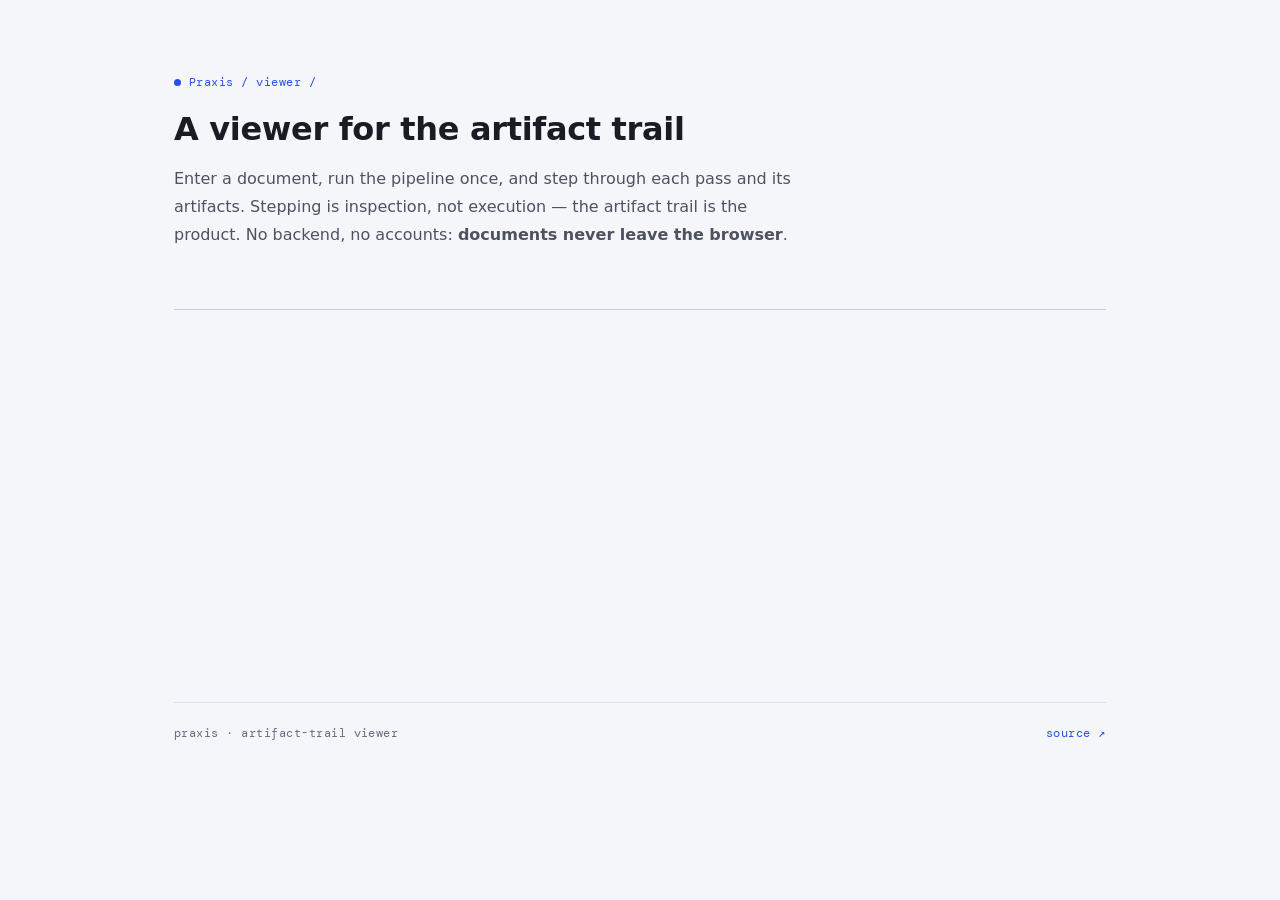
==== web/index.html @ 365f4541 "Add selectable packs, Claude Skill Authoring pack, examples, and Compare view - Pack registry (praxi" ====
<!doctype html>
<html lang="en">
<head>
<meta charset="utf-8">
<meta name="viewport" content="width=device-width, initial-scale=1">
<title>Praxis — artifact-trail viewer</title>
<meta name="description" content="Run the Praxis pipeline in your browser and step through the six-pass artifact trail. Documents never leave the browser.">
<link rel="icon" href="data:image/svg+xml,%3Csvg xmlns='http://www.w3.org/2000/svg' viewBox='0 0 16 16'%3E%3Ccircle cx='8' cy='8' r='5' fill='%232b50e8'/%3E%3C/svg%3E">
<link rel="preconnect" href="https://fonts.googleapis.com">
<link rel="preconnect" href="https://fonts.gstatic.com" crossorigin>
<link rel="stylesheet" href="https://fonts.googleapis.com/css2?family=DM+Mono:wght@400,500&display=swap">
<link rel="stylesheet" href="./styles.css">
</head>
<body>
<div class="container">
  <header class="hero">
    <div class="crumb mono">Praxis / viewer /</div>
    <h1>A viewer for the artifact trail</h1>
    <p class="lede">Enter a document, run the pipeline once, and step through each pass and
    its artifacts. Stepping is inspection, not execution — the artifact trail is the
    product. No backend, no accounts: <strong>documents never leave the browser</strong>.</p>
  </header>

  <nav id="stepper" class="stepper" aria-label="Pipeline passes"></nav>

  <main id="panel" class="panel" aria-live="polite"></main>

  <footer class="footer mono">
    <span>praxis · artifact-trail viewer</span>
    <a href="https://github.com/dhk/Praxis" rel="noopener">source ↗</a>
  </footer>
</div>
<script type="module" src="./src/main.js"></script>
</body>
</html>
---- web/styles.css ----
/* DHK Electric Cobalt — light theme only.
   Depth is the grey ladder + hairlines; no shadows. Radius 4px everywhere.
   DM Mono is UI chrome only (tags, labels, step numbers, code) — never body prose. */

:root {
  --bg: #f5f6fa;
  --bg2: #eceef5;
  --bg3: #e2e6f2;
  --surface: #ffffff;
  --text: #1a1c24;
  --text-muted: #4d5261;
  --text-dim: #676d80;
  --border: #c8cde0;
  --border-light: #dbdfee;
  --accent: #2b50e8;
  --accent-hover: #1a3bd4;
  --accent-teal: #0e7a6d;    /* SAFE */
  --accent-orange: #b45309;  /* LOW RISK */
  --accent-purple: #8b2adc;  /* REVIEW */
  --tint-teal: rgba(14, 122, 109, 0.10);
  --tint-orange: rgba(180, 83, 9, 0.10);
  --tint-purple: rgba(139, 42, 220, 0.08);
  --tint-accent: rgba(43, 80, 232, 0.08);
  --danger: #b3261e;
  --tint-danger: rgba(179, 38, 30, 0.08);
  --font-sans: system-ui, -apple-system, "Segoe UI", sans-serif;
  --font-mono: "DM Mono", ui-monospace, "SF Mono", Menlo, Consolas, monospace;
}

* { box-sizing: border-box; margin: 0; padding: 0; }

html { background: var(--bg); }

body {
  font-family: var(--font-sans);
  font-weight: 400;
  color: var(--text);
  line-height: 1.75;
  font-size: 16px;
}

button { font: inherit; color: inherit; background: none; border: none; cursor: pointer; }
a { color: var(--accent); text-decoration: none; transition: color 0.15s; }
a:hover { color: var(--accent-hover); }
:focus-visible { outline: 2px solid var(--accent); outline-offset: 2px; }

.container {
  max-width: 980px;
  margin: 0 auto;
  padding: 72px 24px 120px;
  display: flex;
  flex-direction: column;
  gap: 36px;
}

.mono {
  font-family: var(--font-mono);
  font-size: 12px;
  letter-spacing: 0.04em;
}

/* ── Hero ─────────────────────────────────────────── */

.hero { display: flex; flex-direction: column; gap: 16px; }
.crumb { color: var(--accent); }
.crumb::before {
  content: "";
  display: inline-block;
  width: 7px; height: 7px;
  border-radius: 50%;
  background: var(--accent);
  margin-right: 8px;
}
.hero h1 { font-size: 32px; font-weight: 600; line-height: 1.25; letter-spacing: -0.01em; }
.lede { color: var(--text-muted); max-width: 62ch; }

/* ── Zone A — pass stepper ────────────────────────── */

.stepper {
  position: sticky;
  top: 0;
  z-index: 10;
  display: grid;
  grid-template-columns: repeat(6, 1fr);
  gap: 6px;
  padding: 12px 0;
  background: var(--bg);
  border-bottom: 1px solid var(--border);
}

.step {
  display: flex;
  flex-direction: column;
  align-items: flex-start;
  gap: 2px;
  padding: 8px 10px;
  border: 1px solid var(--border-light);
  border-radius: 4px;
  background: var(--bg2);
  text-align: left;
  transition: background 0.15s, border-color 0.15s, color 0.15s;
}
.step:hover:not(:disabled) { background: var(--bg3); border-color: var(--border); }
.step:disabled { opacity: 0.45; cursor: not-allowed; }
.step .step-name {
  font-family: var(--font-mono);
  font-size: 12px;
  letter-spacing: 0.04em;
  color: var(--text-muted);
  white-space: nowrap;
}
.step .step-num { color: var(--text-dim); margin-right: 2px; }
.step .step-badge {
  font-family: var(--font-mono);
  font-size: 11px;
  letter-spacing: 0.02em;
  color: var(--text-dim);
  min-height: 1.4em;
  white-space: nowrap;
}
.step[aria-current="step"] {
  background: var(--accent);
  border-color: var(--accent);
}
.step[aria-current="step"] .step-name,
.step[aria-current="step"] .step-num,
.step[aria-current="step"] .step-badge { color: #fff; }

/* ── Zone B — pass panel ──────────────────────────── */

.panel { display: flex; flex-direction: column; gap: 24px; min-height: 320px; }

.pass-head { display: flex; align-items: baseline; gap: 14px; }
.pass-head .pass-num {
  font-family: var(--font-mono);
  font-size: 22px;
  color: var(--accent);
}
.pass-head h2 { font-size: 24px; font-weight: 600; }
.pass-desc { color: var(--text-muted); max-width: 68ch; }

.card {
  background: var(--surface);
  border: 1px solid var(--border);
  border-radius: 4px;
  padding: 20px;
  display: flex;
  flex-direction: column;
  gap: 16px;
}

.label {
  font-family: var(--font-mono);
  font-size: 11px;
  letter-spacing: 0.08em;
  text-transform: uppercase;
  color: var(--text-dim);
}

.empty-note {
  color: var(--text-dim);
  border: 1px dashed var(--border);
  border-radius: 4px;
  padding: 16px 20px;
}

/* ── Safety tags ──────────────────────────────────── */

.tag {
  font-family: var(--font-mono);
  font-size: 11px;
  letter-spacing: 0.08em;
  text-transform: uppercase;
  border-radius: 4px;
  padding: 1px 7px;
  white-space: nowrap;
}
.tag.safe     { color: var(--accent-teal);   background: var(--tint-teal); }
.tag.low_risk { color: var(--accent-orange); background: var(--tint-orange); }
.tag.review   { color: var(--accent-purple); background: var(--tint-purple); }
.tag.neutral  { color: var(--text-dim);      background: var(--bg2); }
.tag.danger   { color: var(--danger);        background: var(--tint-danger); }

/* ── 1 · Input ────────────────────────────────────── */

.input-actions { display: flex; gap: 8px; align-items: center; flex-wrap: wrap; }

.btn {
  font-family: var(--font-mono);
  font-size: 12px;
  letter-spacing: 0.04em;
  padding: 7px 14px;
  border: 1px solid var(--border);
  border-radius: 4px;
  background: var(--bg2);
  color: var(--text-muted);
  transition: background 0.15s, border-color 0.15s, color 0.15s;
}
.btn:hover:not(:disabled) { background: var(--bg3); color: var(--text); }
.btn:disabled { opacity: 0.5; cursor: not-allowed; }
.btn.primary {
  background: var(--accent);
  border-color: var(--accent);
  color: #fff;
  font-weight: 500;
}
.btn.primary:hover:not(:disabled) { background: var(--accent-hover); border-color: var(--accent-hover); color: #fff; }

.select-wrap { display: inline-flex; align-items: center; gap: 8px; }
.select {
  font-family: var(--font-mono);
  font-size: 12px;
  letter-spacing: 0.04em;
  padding: 6px 10px;
  border: 1px solid var(--border);
  border-radius: 4px;
  background: var(--bg2);
  color: var(--text-muted);
  cursor: pointer;
  transition: background 0.15s, border-color 0.15s, color 0.15s;
}
.select:hover:not(:disabled) { background: var(--bg3); color: var(--text); }
.select:disabled { opacity: 0.5; cursor: not-allowed; }
.pack-detail { color: var(--text-dim); }

.engine-chip { margin-left: auto; color: var(--text-dim); }
.engine-chip.ready { color: var(--accent-teal); }
.engine-chip.error { color: var(--danger); }

textarea.source-input {
  font-family: var(--font-mono);
  font-size: 13px;
  line-height: 1.7;
  width: 100%;
  min-height: 300px;
  resize: vertical;
  padding: 16px;
  border: 1px solid var(--border);
  border-radius: 4px;
  background: var(--surface);
  color: var(--text);
  transition: border-color 0.15s;
}
textarea.source-input:focus { outline: none; border-color: var(--accent); }
textarea.source-input.dragover { border-color: var(--accent); background: var(--tint-accent); }

.metrics-row { display: flex; gap: 8px; flex-wrap: wrap; }
.metric {
  font-family: var(--font-mono);
  font-size: 12px;
  letter-spacing: 0.02em;
  color: var(--text-muted);
  background: var(--bg2);
  border: 1px solid var(--border-light);
  border-radius: 4px;
  padding: 3px 10px;
}

.run-row {
  display: flex;
  align-items: center;
  gap: 16px;
  flex-wrap: wrap;
  border-top: 1px solid var(--border-light);
  padding-top: 16px;
}
.pack-line { color: var(--text-muted); }
.pack-line code {
  font-family: var(--font-mono);
  font-size: 12px;
  color: var(--text);
  background: var(--bg2);
  border-radius: 4px;
  padding: 1px 6px;
}
.run-row .btn.primary { margin-left: auto; }

.error-note {
  color: var(--danger);
  background: var(--tint-danger);
  border: 1px solid var(--danger);
  border-radius: 4px;
  padding: 10px 14px;
}

.stale-note {
  color: var(--accent-orange);
  background: var(--tint-orange);
  border: 1px solid var(--accent-orange);
  border-radius: 4px;
  padding: 10px 14px;
}

/* ── 2 · Observe ──────────────────────────────────── */

.observe-grid {
  display: grid;
  grid-template-columns: minmax(0, 1.6fr) minmax(0, 1fr);
  gap: 16px;
  align-items: start;
}

.source-view {
  font-family: var(--font-mono);
  font-size: 13px;
  line-height: 1.8;
  white-space: pre-wrap;
  overflow-wrap: break-word;
  background: var(--surface);
  border: 1px solid var(--border);
  border-radius: 4px;
  padding: 16px;
  max-height: 560px;
  overflow-y: auto;
}

.hl { border-radius: 2px; cursor: pointer; transition: background 0.15s; }
.hl.safe     { background: var(--tint-teal);   box-shadow: inset 0 -2px 0 var(--accent-teal); }
.hl.low_risk { background: var(--tint-orange); box-shadow: inset 0 -2px 0 var(--accent-orange); }
.hl.review   { background: var(--tint-purple); border-bottom: 2px dashed var(--accent-purple); }
.hl.selected { outline: 2px solid var(--accent); outline-offset: 1px; }

.obs-list {
  display: flex;
  flex-direction: column;
  gap: 10px;
  max-height: 560px;
  overflow-y: auto;
}
.obs-rule-head { margin-top: 6px; }
.obs-item {
  display: flex;
  flex-direction: column;
  align-items: flex-start;
  gap: 4px;
  text-align: left;
  width: 100%;
  background: var(--surface);
  border: 1px solid var(--border-light);
  border-radius: 4px;
  padding: 10px 12px;
  transition: border-color 0.15s, background 0.15s;
}
.obs-item:hover { border-color: var(--border); background: var(--bg2); }
.obs-item.selected { border-color: var(--accent); }
.obs-item .obs-meta { display: flex; gap: 8px; align-items: center; }
.obs-item .obs-id { font-family: var(--font-mono); font-size: 11px; color: var(--text-dim); }
.obs-item .obs-evidence {
  font-family: var(--font-mono);
  font-size: 12px;
  color: var(--text);
  overflow: hidden;
  display: -webkit-box;
  -webkit-line-clamp: 2;
  -webkit-box-orient: vertical;
}
.obs-item .obs-reason { font-size: 13px; line-height: 1.5; color: var(--text-muted); }

/* ── Tables (Recommend, Log, Report) ─────────────── */

.table-wrap { overflow-x: auto; }
table.data {
  width: 100%;
  border-collapse: collapse;
  font-size: 14px;
  line-height: 1.5;
}
table.data th {
  font-family: var(--font-mono);
  font-size: 11px;
  letter-spacing: 0.08em;
  text-transform: uppercase;
  font-weight: 400;
  color: var(--text-dim);
  text-align: left;
  padding: 8px 12px;
  border-bottom: 1px solid var(--border);
  white-space: nowrap;
}
table.data td {
  padding: 10px 12px;
  border-bottom: 1px solid var(--border-light);
  vertical-align: top;
}
table.data tr.review-row td { background: var(--tint-purple); }
table.data code, .before-after code {
  font-family: var(--font-mono);
  font-size: 12px;
  background: var(--bg2);
  border-radius: 4px;
  padding: 1px 6px;
  overflow-wrap: anywhere;
}
.obs-link {
  font-family: var(--font-mono);
  font-size: 12px;
  color: var(--accent);
  white-space: nowrap;
}
.obs-link:hover { color: var(--accent-hover); }
.action-name { font-family: var(--font-mono); font-size: 12px; color: var(--text-muted); }
.no-change { color: var(--text-dim); font-style: italic; }
.arrow { color: var(--text-dim); padding: 0 4px; }

/* ── 4 · Transform ────────────────────────────────── */

.tabs { display: flex; gap: 6px; border-bottom: 1px solid var(--border); }
.tab {
  font-family: var(--font-mono);
  font-size: 12px;
  letter-spacing: 0.04em;
  padding: 8px 16px;
  border: 1px solid transparent;
  border-bottom: none;
  border-radius: 4px 4px 0 0;
  color: var(--text-dim);
  transition: color 0.15s, background 0.15s;
}
.tab:hover { color: var(--text); }
.tab[aria-selected="true"] {
  color: var(--accent);
  background: var(--surface);
  border-color: var(--border);
  margin-bottom: -1px;
}

.diff-view {
  font-family: var(--font-mono);
  font-size: 13px;
  line-height: 1.9;
  white-space: pre-wrap;
  overflow-wrap: break-word;
  background: var(--surface);
  border: 1px solid var(--border);
  border-radius: 4px;
  padding: 16px;
  max-height: 560px;
  overflow-y: auto;
}
.diff-view del { text-decoration: line-through; text-decoration-thickness: 1.5px; color: var(--text-dim); border-radius: 2px; }
.diff-view ins { text-decoration: none; border-radius: 2px; }
.diff-view del.safe, .diff-view ins.safe { background: var(--tint-teal); }
.diff-view ins.safe { color: var(--accent-teal); }
.diff-view del.low_risk, .diff-view ins.low_risk { background: var(--tint-orange); }
.diff-view ins.low_risk { color: var(--accent-orange); }
.diff-view del.other, .diff-view ins.other { background: var(--tint-accent); }
.diff-view ins.other { color: var(--accent); }

.legend { display: flex; gap: 18px; flex-wrap: wrap; }
.legend .swatch { display: inline-flex; align-items: center; gap: 7px; font-family: var(--font-mono); font-size: 12px; color: var(--text-muted); }
.legend .sq { width: 10px; height: 10px; border-radius: 2px; display: inline-block; }
.legend .sq.safe { background: var(--accent-teal); }
.legend .sq.low_risk { background: var(--accent-orange); }
.legend .sq.review { background: var(--accent-purple); }

/* ── 5 · Validate ─────────────────────────────────── */

.validation-banner {
  display: flex;
  align-items: baseline;
  gap: 12px;
  border-radius: 4px;
  padding: 16px 20px;
  border: 1px solid;
}
.validation-banner .status-word {
  font-family: var(--font-mono);
  font-size: 15px;
  letter-spacing: 0.1em;
  text-transform: uppercase;
  font-weight: 500;
}
.validation-banner.pass { background: var(--tint-teal); border-color: var(--accent-teal); color: var(--accent-teal); }
.validation-banner.fail { background: var(--tint-danger); border-color: var(--danger); color: var(--danger); }
.validation-banner .status-detail { color: var(--text-muted); font-size: 14px; }

.token-list { display: flex; flex-wrap: wrap; gap: 6px; }
.token {
  font-family: var(--font-mono);
  font-size: 12px;
  background: var(--bg2);
  border: 1px solid var(--border-light);
  border-radius: 4px;
  padding: 2px 8px;
  overflow-wrap: anywhere;
}
.token.missing { color: var(--danger); background: var(--tint-danger); border-color: var(--danger); }

.caveat { color: var(--text-dim); font-size: 14px; border-left: 2px solid var(--border); padding-left: 14px; }

/* ── 6 · Report ───────────────────────────────────── */

.report-actions { display: flex; gap: 8px; flex-wrap: wrap; }

.report-body { font-size: 15px; display: flex; flex-direction: column; gap: 14px; }
.report-body h1 { font-size: 24px; font-weight: 600; line-height: 1.3; margin-top: 8px; }
.report-body h2 { font-size: 19px; font-weight: 600; line-height: 1.35; margin-top: 10px; }
.report-body h3 { font-size: 16px; font-weight: 600; }
.report-body p { color: var(--text-muted); }
.report-body pre {
  font-family: var(--font-mono);
  font-size: 12px;
  line-height: 1.7;
  background: var(--bg2);
  border: 1px solid var(--border-light);
  border-radius: 4px;
  padding: 12px 16px;
  overflow-x: auto;
}

/* ── 7 · Compare ──────────────────────────────────── */

.compare-grid {
  display: grid;
  grid-template-columns: minmax(0, 1fr) minmax(0, 1fr);
  gap: 16px;
  align-items: start;
}
.compare-col { display: flex; flex-direction: column; gap: 8px; }
.compare-pane { max-height: 620px; overflow-y: auto; }

/* ── Footer ───────────────────────────────────────── */

.footer {
  display: flex;
  justify-content: space-between;
  gap: 12px;
  color: var(--text-dim);
  border-top: 1px solid var(--border-light);
  padding-top: 20px;
}

/* ── Responsive ───────────────────────────────────── */

@media (max-width: 760px) {
  .container { padding: 40px 16px 80px; }
  .stepper { grid-template-columns: repeat(4, 1fr); }
  .observe-grid { grid-template-columns: 1fr; }
  .compare-grid { grid-template-columns: 1fr; }
  .run-row .btn.primary { margin-left: 0; }
}

@media (prefers-reduced-motion: reduce) {
  * { transition: none !important; animation: none !important; }
}
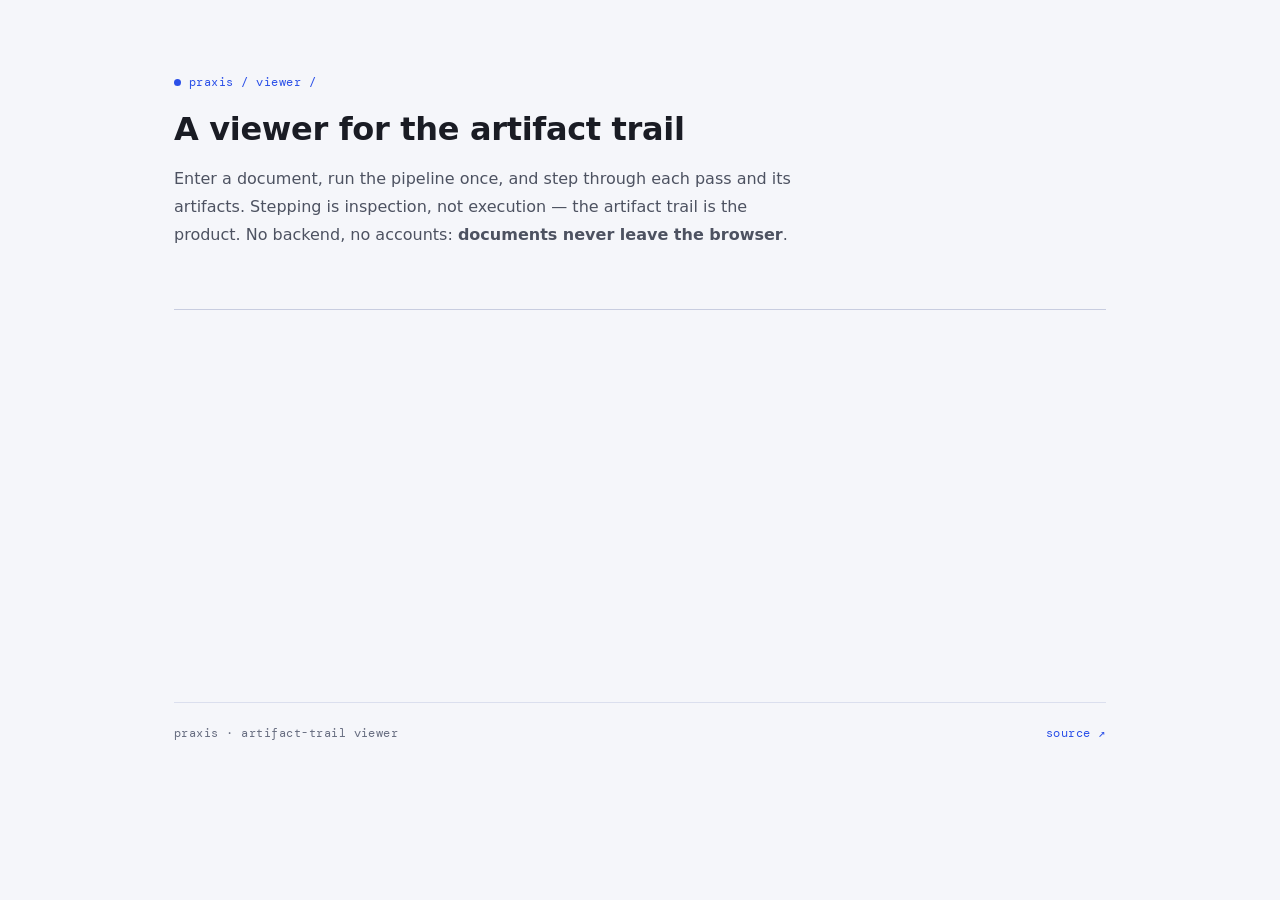
==== commit ca8e7ebd: "Use lowercase 'praxis' consistently across the project Matches the Python package name and CLI invoc" ====
--- a/web/index.html
+++ b/web/index.html
@@ -3,8 +3,8 @@
 <head>
 <meta charset="utf-8">
 <meta name="viewport" content="width=device-width, initial-scale=1">
-<title>Praxis — artifact-trail viewer</title>
-<meta name="description" content="Run the Praxis pipeline in your browser and step through the six-pass artifact trail. Documents never leave the browser.">
+<title>praxis — artifact-trail viewer</title>
+<meta name="description" content="Run the praxis pipeline in your browser and step through the six-pass artifact trail. Documents never leave the browser.">
 <link rel="icon" href="data:image/svg+xml,%3Csvg xmlns='http://www.w3.org/2000/svg' viewBox='0 0 16 16'%3E%3Ccircle cx='8' cy='8' r='5' fill='%232b50e8'/%3E%3C/svg%3E">
 <link rel="preconnect" href="https://fonts.googleapis.com">
 <link rel="preconnect" href="https://fonts.gstatic.com" crossorigin>
@@ -14,7 +14,7 @@
 <body>
 <div class="container">
   <header class="hero">
-    <div class="crumb mono">Praxis / viewer /</div>
+    <div class="crumb mono">praxis / viewer /</div>
     <h1>A viewer for the artifact trail</h1>
     <p class="lede">Enter a document, run the pipeline once, and step through each pass and
     its artifacts. Stepping is inspection, not execution — the artifact trail is the
@@ -27,7 +27,7 @@
 
   <footer class="footer mono">
     <span>praxis · artifact-trail viewer</span>
-    <a href="https://github.com/dhk/Praxis" rel="noopener">source ↗</a>
+    <a href="https://github.com/dhk/praxis" rel="noopener">source ↗</a>
   </footer>
 </div>
 <script type="module" src="./src/main.js"></script>
--- a/web/styles.css
+++ b/web/styles.css
@@ -491,6 +491,7 @@
 /* ── 6 · Report ───────────────────────────────────── */
 
 .report-actions { display: flex; gap: 8px; flex-wrap: wrap; }
+.prompt-hint { color: var(--text-dim); font-size: 14px; max-width: 70ch; }
 
 .report-body { font-size: 15px; display: flex; flex-direction: column; gap: 14px; }
 .report-body h1 { font-size: 24px; font-weight: 600; line-height: 1.3; margin-top: 8px; }
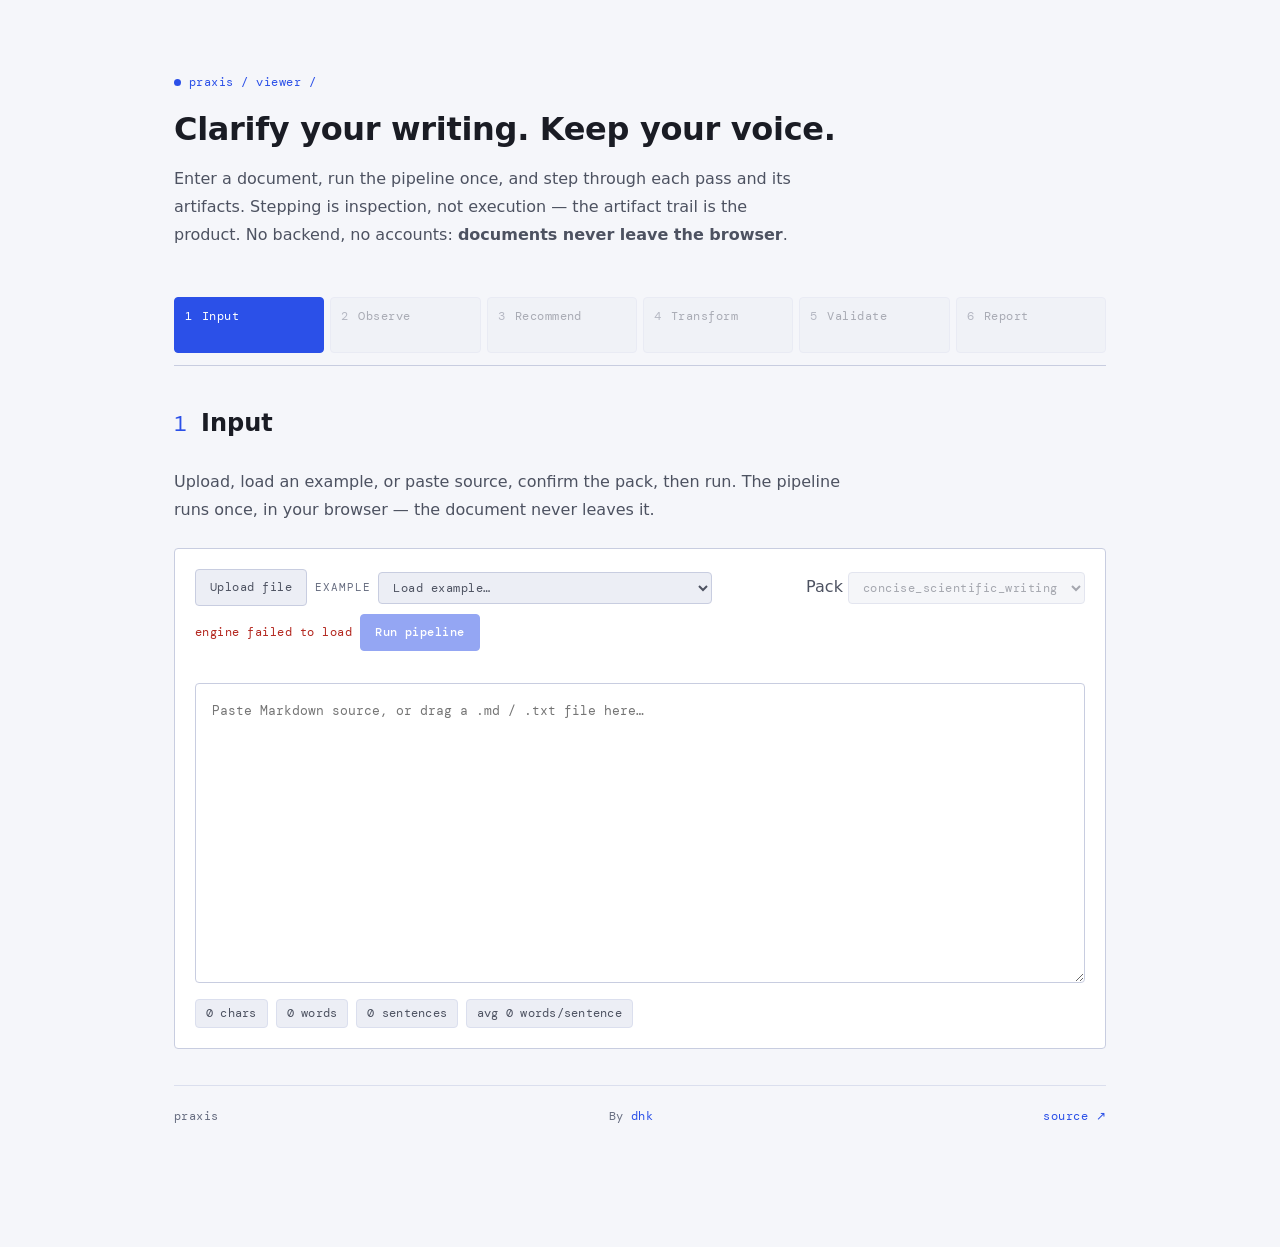
==== commit 7ea146a5: "Merge pull request #25 from dhk/claude/praxis-design-spec-upload-8x7npt Update home page copy: lead " ====
--- a/web/index.html
+++ b/web/index.html
@@ -3,8 +3,8 @@
 <head>
 <meta charset="utf-8">
 <meta name="viewport" content="width=device-width, initial-scale=1">
-<title>praxis — artifact-trail viewer</title>
-<meta name="description" content="Run the praxis pipeline in your browser and step through the six-pass artifact trail. Documents never leave the browser.">
+<title>praxis — clarify your writing, keep your voice</title>
+<meta name="description" content="praxis rewrites your document through six auditable passes — every edit traces back to a rule. Documents never leave the browser.">
 <link rel="icon" href="data:image/svg+xml,%3Csvg xmlns='http://www.w3.org/2000/svg' viewBox='0 0 16 16'%3E%3Ccircle cx='8' cy='8' r='5' fill='%232b50e8'/%3E%3C/svg%3E">
 <link rel="preconnect" href="https://fonts.googleapis.com">
 <link rel="preconnect" href="https://fonts.gstatic.com" crossorigin>
@@ -15,7 +15,7 @@
 <div class="container">
   <header class="hero">
     <div class="crumb mono">praxis / viewer /</div>
-    <h1>A viewer for the artifact trail</h1>
+    <h1>Clarify your writing. Keep your voice.</h1>
     <p class="lede">Enter a document, run the pipeline once, and step through each pass and
     its artifacts. Stepping is inspection, not execution — the artifact trail is the
     product. No backend, no accounts: <strong>documents never leave the browser</strong>.</p>
@@ -26,7 +26,8 @@
   <main id="panel" class="panel" aria-live="polite"></main>
 
   <footer class="footer mono">
-    <span>praxis · artifact-trail viewer</span>
+    <span>praxis</span>
+    <span>By <a href="https://www.dhk.io" rel="noopener">dhk</a></span>
     <a href="https://github.com/dhk/praxis" rel="noopener">source ↗</a>
   </footer>
 </div>
--- a/web/styles.css
+++ b/web/styles.css
@@ -183,7 +183,8 @@
 
 /* ── 1 · Input ────────────────────────────────────── */
 
-.input-actions { display: flex; gap: 8px; align-items: center; flex-wrap: wrap; }
+.input-toolbar { display: flex; gap: 8px; align-items: center; flex-wrap: wrap; }
+.toolbar-spacer { flex: 1 1 auto; min-width: 12px; }
 
 .btn {
   font-family: var(--font-mono);
@@ -223,7 +224,7 @@
 .select:disabled { opacity: 0.5; cursor: not-allowed; }
 .pack-detail { color: var(--text-dim); }
 
-.engine-chip { margin-left: auto; color: var(--text-dim); }
+.engine-chip { color: var(--text-dim); }
 .engine-chip.ready { color: var(--accent-teal); }
 .engine-chip.error { color: var(--danger); }
 
@@ -256,14 +257,6 @@
   padding: 3px 10px;
 }
 
-.run-row {
-  display: flex;
-  align-items: center;
-  gap: 16px;
-  flex-wrap: wrap;
-  border-top: 1px solid var(--border-light);
-  padding-top: 16px;
-}
 .pack-line { color: var(--text-muted); }
 .pack-line code {
   font-family: var(--font-mono);
@@ -273,7 +266,6 @@
   border-radius: 4px;
   padding: 1px 6px;
 }
-.run-row .btn.primary { margin-left: auto; }
 
 .error-note {
   color: var(--danger);
@@ -520,6 +512,14 @@
 .compare-col { display: flex; flex-direction: column; gap: 8px; }
 .compare-pane { max-height: 620px; overflow-y: auto; }
 
+.rendered-view {
+  background: var(--surface);
+  border: 1px solid var(--border);
+  border-radius: 4px;
+  padding: 16px;
+}
+.rendered-view .report-body { font-size: 14px; }
+
 /* ── Footer ───────────────────────────────────────── */
 
 .footer {
@@ -535,10 +535,9 @@
 
 @media (max-width: 760px) {
   .container { padding: 40px 16px 80px; }
-  .stepper { grid-template-columns: repeat(4, 1fr); }
+  .stepper { grid-template-columns: repeat(3, 1fr); }
   .observe-grid { grid-template-columns: 1fr; }
   .compare-grid { grid-template-columns: 1fr; }
-  .run-row .btn.primary { margin-left: 0; }
 }
 
 @media (prefers-reduced-motion: reduce) {
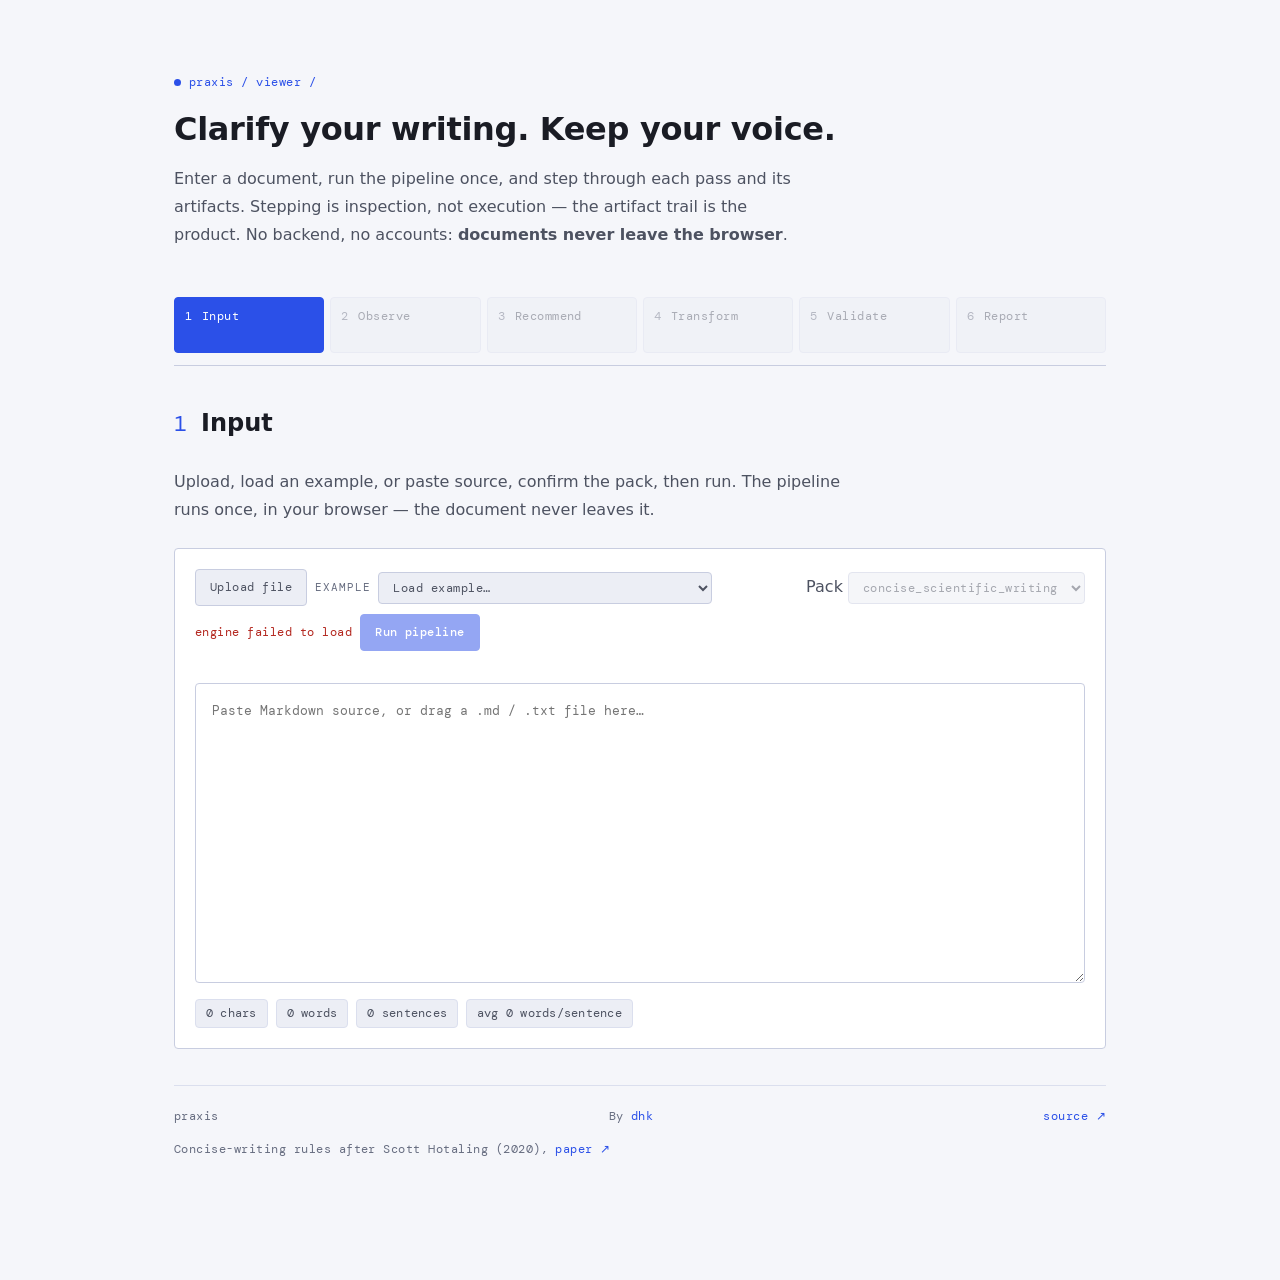
==== commit 4c9cf588: "Acknowledge Scott Hotaling (2020) in the footer The concise-scientific-writing pack's rules are grou" ====
--- a/web/index.html
+++ b/web/index.html
@@ -29,6 +29,7 @@
     <span>praxis</span>
     <span>By <a href="https://www.dhk.io" rel="noopener">dhk</a></span>
     <a href="https://github.com/dhk/praxis" rel="noopener">source ↗</a>
+    <span class="footer-ack">Concise-writing rules after Scott Hotaling (2020), <a href="https://aslopubs.onlinelibrary.wiley.com/doi/10.1002/lol2.10165" rel="noopener">paper ↗</a></span>
   </footer>
 </div>
 <script type="module" src="./src/main.js"></script>
--- a/web/styles.css
+++ b/web/styles.css
@@ -524,12 +524,16 @@
 
 .footer {
   display: flex;
+  flex-wrap: wrap;
   justify-content: space-between;
   gap: 12px;
   color: var(--text-dim);
   border-top: 1px solid var(--border-light);
   padding-top: 20px;
 }
+.footer-ack {
+  flex-basis: 100%;
+}
 
 /* ── Responsive ───────────────────────────────────── */
 
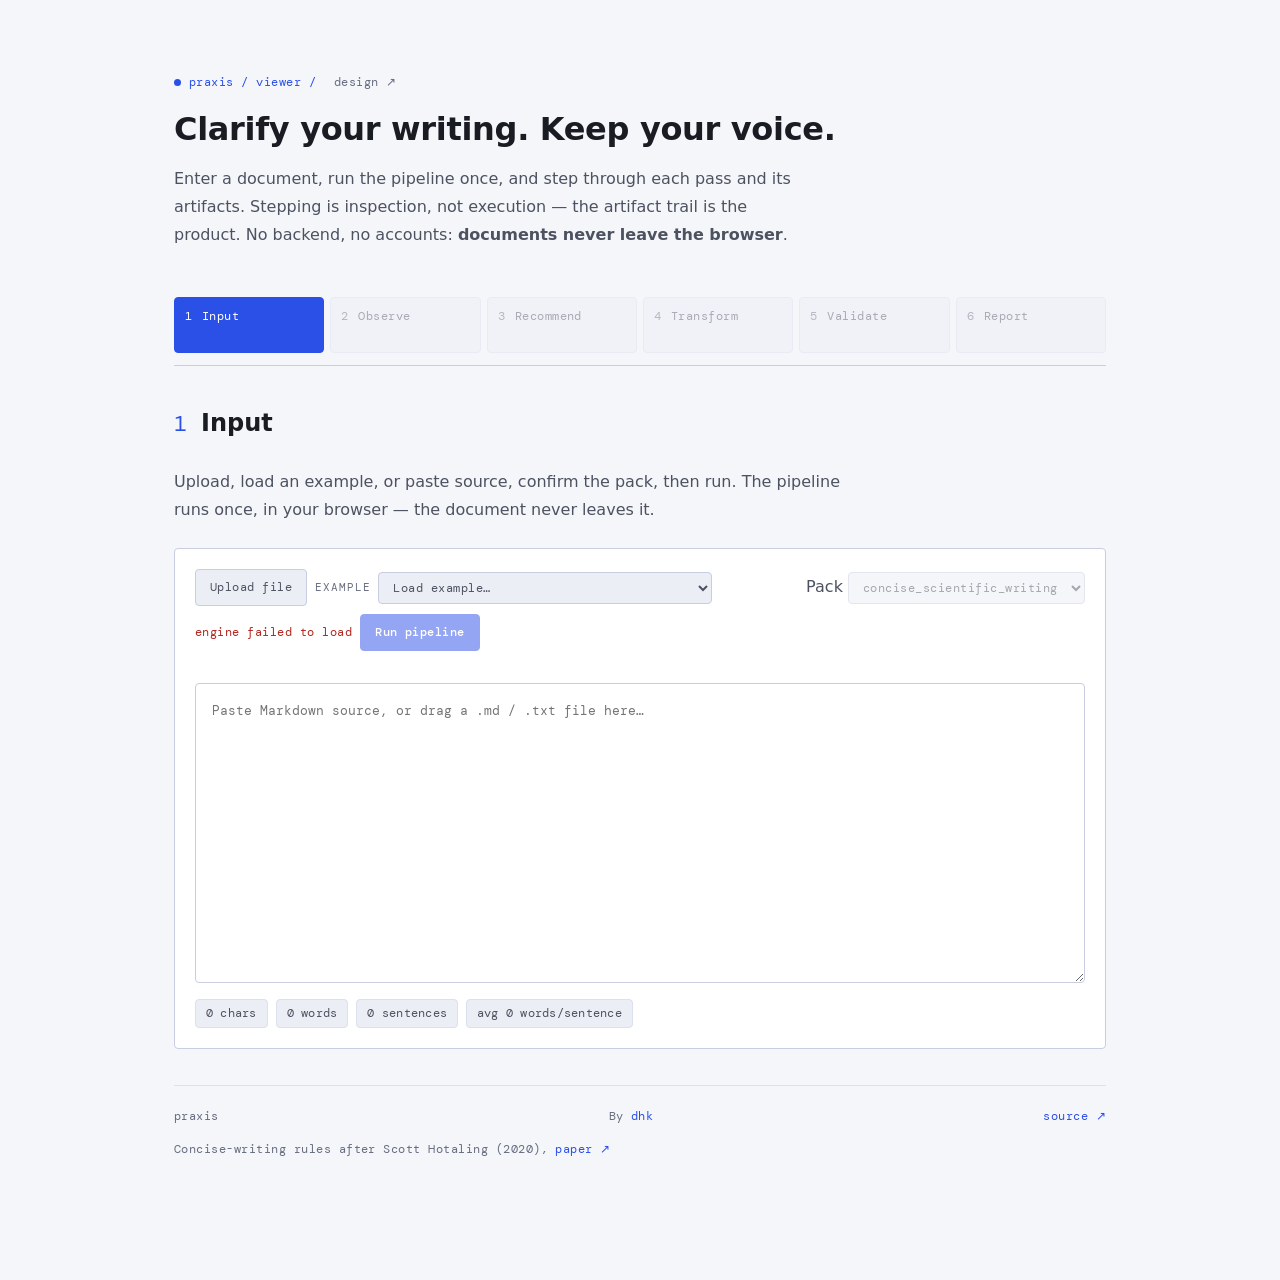
==== commit aa065a52: "Link the two layers to each other The design layer shipped deployed and unreachable: web/index.html " ====
--- a/web/index.html
+++ b/web/index.html
@@ -14,7 +14,8 @@
 <body>
 <div class="container">
   <header class="hero">
-    <div class="crumb mono">praxis / viewer /</div>
+    <div class="crumb mono">praxis / viewer /
+      <a class="sibling" href="./design.html">design ↗</a></div>
     <h1>Clarify your writing. Keep your voice.</h1>
     <p class="lede">Enter a document, run the pipeline once, and step through each pass and
     its artifacts. Stepping is inspection, not execution — the artifact trail is the
--- a/web/styles.css
+++ b/web/styles.css
@@ -71,6 +71,15 @@
   background: var(--accent);
   margin-right: 8px;
 }
+/* The two layers are siblings, so the crumb that names this one links to
+   the other. Nothing else on either page pointed across, which left the
+   design layer deployed and reachable only by typing its URL. */
+.crumb .sibling {
+  color: var(--text-dim); margin-left: 10px;
+  border-bottom: 1px solid transparent;
+}
+.crumb .sibling:hover { color: var(--accent); border-bottom-color: var(--accent); }
+
 .hero h1 { font-size: 32px; font-weight: 600; line-height: 1.25; letter-spacing: -0.01em; }
 .lede { color: var(--text-muted); max-width: 62ch; }
 
